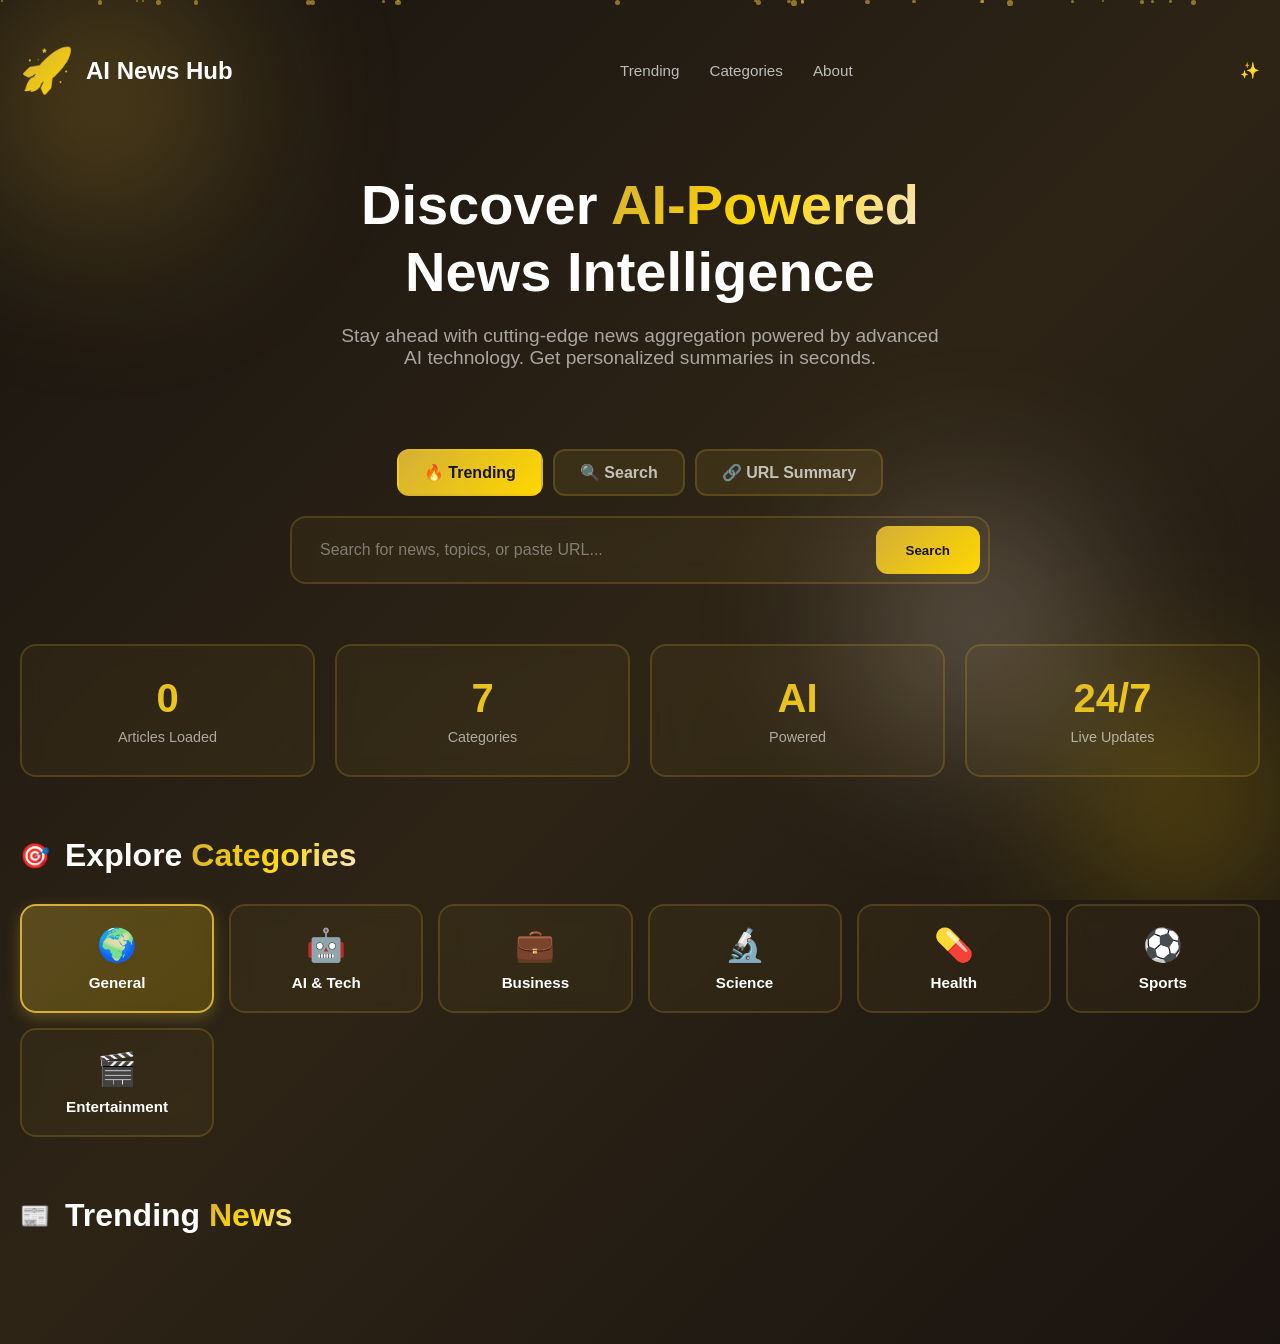
==== AI NEWS/index.html @ a14c2db2 "Add files via upload" ====
<!DOCTYPE html>
<html lang="en">
<head>
    <meta charset="UTF-8">
    <meta name="viewport" content="width=device-width, initial-scale=1.0">
    <title>AI News Hub - Crypto Style</title>
    <style>
        * {
            margin: 0;
            padding: 0;
            box-sizing: border-box;
        }

        body {
            font-family: 'Inter', -apple-system, BlinkMacSystemFont, 'Segoe UI', sans-serif;
            background: linear-gradient(135deg, #1a1410 0%, #2d2416 50%, #1a1410 100%);
            color: white;
            min-height: 100vh;
            overflow-x: hidden;
        }

        /* Animated background elements */
        .bg-elements {
            position: fixed;
            width: 100%;
            height: 100%;
            overflow: hidden;
            z-index: 0;
            pointer-events: none;
        }

        .glow-orb {
            position: absolute;
            border-radius: 50%;
            filter: blur(80px);
            opacity: 0.4;
            animation: float 20s infinite;
        }

        .orb-1 {
            width: 400px;
            height: 400px;
            background: radial-gradient(circle, #d4af37 0%, transparent 70%);
            top: -100px;
            left: -100px;
            animation-delay: 0s;
        }

        .orb-2 {
            width: 300px;
            height: 300px;
            background: radial-gradient(circle, #ffd700 0%, transparent 70%);
            bottom: -50px;
            right: -50px;
            animation-delay: 5s;
        }

        .orb-3 {
            width: 350px;
            height: 350px;
            background: radial-gradient(circle, #f5e6d3 0%, transparent 70%);
            top: 50%;
            right: 10%;
            animation-delay: 10s;
        }

        /* Floating particles */
        .particle {
            position: absolute;
            width: 4px;
            height: 4px;
            background: #d4af37;
            border-radius: 50%;
            opacity: 0.6;
            animation: particleFloat 15s infinite;
        }

        @keyframes float {
            0%, 100% { transform: translate(0, 0) scale(1); }
            25% { transform: translate(50px, 50px) scale(1.1); }
            50% { transform: translate(-30px, 80px) scale(0.9); }
            75% { transform: translate(30px, -50px) scale(1.05); }
        }

        @keyframes particleFloat {
            0% {
                transform: translateY(100vh) translateX(0) scale(0);
                opacity: 0;
            }
            10% {
                opacity: 0.6;
            }
            90% {
                opacity: 0.6;
            }
            100% {
                transform: translateY(-100px) translateX(100px) scale(1);
                opacity: 0;
            }
        }

        .container {
            max-width: 1400px;
            margin: 0 auto;
            padding: 20px;
            position: relative;
            z-index: 1;
        }

        /* Header */
        header {
            display: flex;
            justify-content: space-between;
            align-items: center;
            padding: 25px 0;
            margin-bottom: 50px;
        }

        .logo {
            display: flex;
            align-items: center;
            gap: 12px;
            font-size: 1.5em;
            font-weight: 700;
        }

        .logo-icon {
            font-size: 1.8em;
            background: linear-gradient(135deg, #d4af37 0%, #ffd700 100%);
            -webkit-background-clip: text;
            background-clip: text;
            -webkit-text-fill-color: transparent;
        }

        nav {
            display: flex;
            gap: 30px;
        }

        nav a {
            color: rgba(255,255,255,0.7);
            text-decoration: none;
            font-weight: 500;
            transition: all 0.3s;
            font-size: 0.95em;
        }

        nav a:hover {
            color: white;
        }

        .header-actions {
            display: flex;
            gap: 15px;
        }

        .btn {
            padding: 12px 28px;
            border-radius: 12px;
            border: none;
            font-weight: 600;
            cursor: pointer;
            transition: all 0.3s;
            font-size: 0.9em;
        }

        .btn-outline {
            background: rgba(255,255,255,0.05);
            color: white;
            border: 2px solid rgba(255,255,255,0.1);
        }

        .btn-outline:hover {
            background: rgba(255,255,255,0.1);
            border-color: rgba(255,255,255,0.2);
        }

        .btn-primary {
            background: linear-gradient(135deg, #a259ff 0%, #ff6bcb 100%);
            color: white;
            box-shadow: 0 8px 25px rgba(162, 89, 255, 0.4);
        }

        .btn-primary:hover {
            transform: translateY(-2px);
            box-shadow: 0 12px 35px rgba(162, 89, 255, 0.5);
        }

        /* Hero Section */
        .hero {
            text-align: center;
            margin-bottom: 80px;
        }

        .hero h1 {
            font-size: 3.5em;
            font-weight: 800;
            margin-bottom: 20px;
            line-height: 1.2;
        }

        .gradient-text {
            background: linear-gradient(135deg, #d4af37 0%, #ffd700 50%, #f5e6d3 100%);
            -webkit-background-clip: text;
            -webkit-text-fill-color: transparent;
            background-clip: text;
        }

        .hero p {
            font-size: 1.2em;
            color: rgba(255,255,255,0.6);
            max-width: 600px;
            margin: 0 auto 30px;
        }

        /* Search Bar */
        .search-section {
            max-width: 700px;
            margin: 0 auto 60px;
        }

        .search-tabs {
            display: flex;
            gap: 10px;
            margin-bottom: 20px;
            justify-content: center;
        }

        .search-tab {
            padding: 12px 25px;
            background: rgba(212, 175, 55, 0.1);
            border: 2px solid rgba(212, 175, 55, 0.2);
            border-radius: 12px;
            color: rgba(255,255,255,0.7);
            cursor: pointer;
            transition: all 0.3s;
            font-weight: 600;
        }

        .search-tab:hover {
            background: rgba(212, 175, 55, 0.15);
            color: #d4af37;
        }

        .search-tab.active {
            background: linear-gradient(135deg, #d4af37 0%, #ffd700 100%);
            color: #1a1410;
            border-color: transparent;
            font-weight: 700;
        }

        .search-box {
            display: flex;
            gap: 12px;
            background: rgba(212, 175, 55, 0.05);
            backdrop-filter: blur(10px);
            border: 2px solid rgba(212, 175, 55, 0.2);
            border-radius: 16px;
            padding: 8px;
        }

        .search-box input {
            flex: 1;
            padding: 15px 20px;
            background: transparent;
            border: none;
            color: white;
            font-size: 1em;
            outline: none;
        }

        .search-box input::placeholder {
            color: rgba(255,255,255,0.4);
        }

        .search-box button {
            padding: 12px 30px;
            background: linear-gradient(135deg, #d4af37 0%, #ffd700 100%);
            border: none;
            border-radius: 12px;
            color: #1a1410;
            font-weight: 600;
            cursor: pointer;
            transition: all 0.3s;
        }

        .search-box button:hover {
            transform: scale(1.05);
            box-shadow: 0 8px 25px rgba(212, 175, 55, 0.4);
        }

        /* Categories */
        .categories-section {
            margin-bottom: 60px;
        }

        .section-header {
            display: flex;
            align-items: center;
            gap: 15px;
            margin-bottom: 30px;
        }

        .section-header h2 {
            font-size: 2em;
            font-weight: 700;
        }

        .section-icon {
            font-size: 1.5em;
        }

        .categories-grid {
            display: grid;
            grid-template-columns: repeat(auto-fit, minmax(180px, 1fr));
            gap: 15px;
        }

        .category-card {
            background: rgba(212, 175, 55, 0.05);
            backdrop-filter: blur(10px);
            border: 2px solid rgba(212, 175, 55, 0.2);
            border-radius: 16px;
            padding: 20px;
            cursor: pointer;
            transition: all 0.3s;
            text-align: center;
        }

        .category-card:hover {
            background: rgba(212, 175, 55, 0.1);
            border-color: rgba(212, 175, 55, 0.5);
            transform: translateY(-5px);
            box-shadow: 0 8px 20px rgba(212, 175, 55, 0.2);
        }

        .category-card.active {
            background: linear-gradient(135deg, rgba(212, 175, 55, 0.3) 0%, rgba(255, 215, 0, 0.2) 100%);
            border-color: #d4af37;
            box-shadow: 0 5px 15px rgba(212, 175, 55, 0.3);
        }

        .category-icon {
            font-size: 2em;
            margin-bottom: 10px;
        }

        .category-name {
            font-weight: 600;
            font-size: 0.95em;
        }

        /* News Grid */
        .news-section {
            margin-bottom: 60px;
        }

        .news-grid {
            display: grid;
            grid-template-columns: repeat(auto-fill, minmax(350px, 1fr));
            gap: 25px;
        }

        .news-card {
            background: rgba(212, 175, 55, 0.03);
            backdrop-filter: blur(20px);
            border: 2px solid rgba(212, 175, 55, 0.15);
            border-radius: 20px;
            overflow: hidden;
            transition: all 0.3s;
            cursor: pointer;
        }

        .news-card:hover {
            transform: translateY(-8px);
            border-color: rgba(212, 175, 55, 0.5);
            box-shadow: 0 15px 40px rgba(212, 175, 55, 0.3);
            background: rgba(212, 175, 55, 0.05);
        }

        .news-image-container {
            position: relative;
            width: 100%;
            height: 220px;
            overflow: hidden;
            background: linear-gradient(135deg, #d4af37 0%, #ffd700 100%);
        }

        .news-image {
            width: 100%;
            height: 100%;
            object-fit: cover;
        }

        .news-category-badge {
            position: absolute;
            top: 15px;
            left: 15px;
            background: rgba(0,0,0,0.7);
            backdrop-filter: blur(10px);
            padding: 8px 16px;
            border-radius: 20px;
            font-size: 0.85em;
            font-weight: 600;
        }

        .news-content {
            padding: 25px;
        }

        .news-meta {
            display: flex;
            justify-content: space-between;
            align-items: center;
            margin-bottom: 15px;
            font-size: 0.85em;
            color: rgba(255,255,255,0.5);
        }

        .news-source {
            display: flex;
            align-items: center;
            gap: 8px;
            font-weight: 600;
            color: #d4af37;
        }

        .news-title {
            font-size: 1.3em;
            font-weight: 700;
            margin-bottom: 12px;
            line-height: 1.4;
        }

        .news-description {
            color: rgba(255,255,255,0.6);
            font-size: 0.95em;
            line-height: 1.6;
            margin-bottom: 20px;
        }

        .news-actions {
            display: flex;
            gap: 10px;
        }

        .action-btn {
            flex: 1;
            padding: 12px;
            border-radius: 10px;
            border: none;
            font-weight: 600;
            cursor: pointer;
            transition: all 0.3s;
            font-size: 0.9em;
            display: flex;
            align-items: center;
            justify-content: center;
            gap: 8px;
        }

        .btn-summarize {
            background: rgba(212, 175, 55, 0.2);
            color: #d4af37;
            border: 2px solid rgba(212, 175, 55, 0.3);
        }

        .btn-summarize:hover {
            background: rgba(212, 175, 55, 0.3);
            border-color: #d4af37;
        }

        .btn-read {
            background: linear-gradient(135deg, #d4af37 0%, #ffd700 100%);
            color: #1a1410;
        }

        .btn-read:hover {
            transform: scale(1.05);
            box-shadow: 0 5px 20px rgba(212, 175, 55, 0.4);
        }

        /* Stats Section */
        .stats-section {
            display: grid;
            grid-template-columns: repeat(auto-fit, minmax(200px, 1fr));
            gap: 20px;
            margin-bottom: 60px;
        }

        .stat-card {
            background: rgba(212, 175, 55, 0.05);
            backdrop-filter: blur(10px);
            border: 2px solid rgba(212, 175, 55, 0.2);
            border-radius: 16px;
            padding: 30px;
            text-align: center;
            transition: all 0.3s;
        }

        .stat-card:hover {
            transform: translateY(-5px);
            border-color: rgba(212, 175, 55, 0.4);
            box-shadow: 0 8px 20px rgba(212, 175, 55, 0.2);
        }

        .stat-number {
            font-size: 2.5em;
            font-weight: 800;
            background: linear-gradient(135deg, #d4af37 0%, #ffd700 100%);
            -webkit-background-clip: text;
            background-clip: text;
            -webkit-text-fill-color: transparent;
            margin-bottom: 8px;
        }

        .stat-label {
            color: rgba(255,255,255,0.6);
            font-size: 0.9em;
        }

        /* Loading */
        .loading {
            text-align: center;
            padding: 60px;
        }

        .spinner {
            width: 60px;
            height: 60px;
            margin: 0 auto 20px;
            border: 4px solid rgba(212, 175, 55, 0.2);
            border-top: 4px solid #d4af37;
            border-radius: 50%;
            animation: spin 1s linear infinite;
        }

        @keyframes spin {
            0% { transform: rotate(0deg); }
            100% { transform: rotate(360deg); }
        }

        /* Modal */
        .modal {
            display: none;
            position: fixed;
            top: 0;
            left: 0;
            width: 100%;
            height: 100%;
            background: rgba(0,0,0,0.8);
            backdrop-filter: blur(10px);
            z-index: 1000;
            align-items: center;
            justify-content: center;
            padding: 20px;
        }

        .modal.show {
            display: flex;
        }

        .modal-content {
            background: linear-gradient(135deg, #1a1410 0%, #2d2416 100%);
            border: 2px solid rgba(212, 175, 55, 0.3);
            border-radius: 24px;
            padding: 40px;
            max-width: 700px;
            max-height: 80vh;
            overflow-y: auto;
            position: relative;
        }

        .modal-header {
            display: flex;
            justify-content: space-between;
            align-items: start;
            margin-bottom: 25px;
        }

        .modal-badge {
            background: linear-gradient(135deg, #d4af37 0%, #ffd700 100%);
            padding: 8px 20px;
            border-radius: 20px;
            font-weight: 700;
            font-size: 0.85em;
            color: #1a1410;
        }

        .close-btn {
            background: none;
            border: none;
            color: white;
            font-size: 30px;
            cursor: pointer;
            opacity: 0.6;
            transition: opacity 0.3s;
        }

        .close-btn:hover {
            opacity: 1;
        }

        .modal-title {
            font-size: 1.8em;
            font-weight: 700;
            margin-bottom: 20px;
            line-height: 1.3;
        }

        .modal-text {
            color: rgba(255,255,255,0.8);
            line-height: 1.8;
            font-size: 1.05em;
        }

        @media (max-width: 768px) {
            .hero h1 {
                font-size: 2em;
            }

            nav {
                display: none;
            }

            .news-grid {
                grid-template-columns: 1fr;
            }

            .categories-grid {
                grid-template-columns: repeat(2, 1fr);
            }
        }
    </style>
</head>
<body>
    <div class="bg-elements">
        <div class="glow-orb orb-1"></div>
        <div class="glow-orb orb-2"></div>
        <div class="glow-orb orb-3"></div>
        <!-- Particles will be added by JavaScript -->
    </div>

    <div class="container">
        <header>
            <div class="logo">
                <span class="logo-icon">🚀</span>
                <span>AI News Hub</span>
            </div>
            <nav>
                <a href="#trending">Trending</a>
                <a href="#categories">Categories</a>
                <a href="#about">About</a>
            </nav>
            <div class="sparkle">✨</div>
        </header>

        <section class="hero">
            <h1>
                Discover <span class="gradient-text">AI-Powered</span><br>
                News Intelligence
            </h1>
            <p>Stay ahead with cutting-edge news aggregation powered by advanced AI technology. Get personalized summaries in seconds.</p>
        </section>

        <section class="search-section">
            <div class="search-tabs">
                <div class="search-tab active" onclick="switchSearchTab('trending')">🔥 Trending</div>
                <div class="search-tab" onclick="switchSearchTab('search')">🔍 Search</div>
                <div class="search-tab" onclick="switchSearchTab('url')">🔗 URL Summary</div>
            </div>
            <div class="search-box">
                <input type="text" id="mainSearchInput" placeholder="Search for news, topics, or paste URL...">
                <button onclick="performSearch()">Search</button>
            </div>
        </section>

        <section class="stats-section">
            <div class="stat-card">
                <div class="stat-number" id="articleCount">0</div>
                <div class="stat-label">Articles Loaded</div>
            </div>
            <div class="stat-card">
                <div class="stat-number">7</div>
                <div class="stat-label">Categories</div>
            </div>
            <div class="stat-card">
                <div class="stat-number">AI</div>
                <div class="stat-label">Powered</div>
            </div>
            <div class="stat-card">
                <div class="stat-number">24/7</div>
                <div class="stat-label">Live Updates</div>
            </div>
        </section>

        <section class="categories-section" id="categories">
            <div class="section-header">
                <span class="section-icon">🎯</span>
                <h2>Explore <span class="gradient-text">Categories</span></h2>
            </div>
            <div class="categories-grid">
                <div class="category-card active" onclick="selectCategory('general')">
                    <div class="category-icon">🌍</div>
                    <div class="category-name">General</div>
                </div>
                <div class="category-card" onclick="selectCategory('technology')">
                    <div class="category-icon">🤖</div>
                    <div class="category-name">AI & Tech</div>
                </div>
                <div class="category-card" onclick="selectCategory('business')">
                    <div class="category-icon">💼</div>
                    <div class="category-name">Business</div>
                </div>
                <div class="category-card" onclick="selectCategory('science')">
                    <div class="category-icon">🔬</div>
                    <div class="category-name">Science</div>
                </div>
                <div class="category-card" onclick="selectCategory('health')">
                    <div class="category-icon">💊</div>
                    <div class="category-name">Health</div>
                </div>
                <div class="category-card" onclick="selectCategory('sports')">
                    <div class="category-icon">⚽</div>
                    <div class="category-name">Sports</div>
                </div>
                <div class="category-card" onclick="selectCategory('entertainment')">
                    <div class="category-icon">🎬</div>
                    <div class="category-name">Entertainment</div>
                </div>
            </div>
        </section>

        <section class="news-section">
            <div class="section-header">
                <span class="section-icon">📰</span>
                <h2>Trending <span class="gradient-text">News</span></h2>
            </div>
            <div id="loadingIndicator" class="loading" style="display: none;">
                <div class="spinner"></div>
                <p>Loading amazing content...</p>
            </div>
            <div id="newsGrid" class="news-grid"></div>
        </section>
    </div>

    <div id="summaryModal" class="modal" onclick="closeModal(event)">
        <div class="modal-content" onclick="event.stopPropagation()">
            <div class="modal-header">
                <span class="modal-badge">✨ AI SUMMARY</span>
                <button class="close-btn" onclick="closeModal()">×</button>
            </div>
            <div class="modal-title" id="modalTitle"></div>
            <div class="modal-text" id="modalText"></div>
        </div>
    </div>

    <script>
        const API_BASE = 'http://localhost:5000/api';
        let currentCategory = 'general';
        let currentSearchMode = 'trending';

        window.onload = function() {
            console.log('🚀 AI News Hub initialized');
            createFloatingParticles();
            checkBackendConnection();
            loadTrendingNews(currentCategory);
        };

        function createFloatingParticles() {
            const bgElements = document.querySelector('.bg-elements');
            const particleCount = 30;
            
            for (let i = 0; i < particleCount; i++) {
                const particle = document.createElement('div');
                particle.className = 'particle';
                
                // Random positioning
                particle.style.left = Math.random() * 100 + '%';
                particle.style.animationDelay = Math.random() * 15 + 's';
                particle.style.animationDuration = (15 + Math.random() * 10) + 's';
                
                // Random size variation
                const size = 2 + Math.random() * 4;
                particle.style.width = size + 'px';
                particle.style.height = size + 'px';
                
                bgElements.appendChild(particle);
            }
            
            console.log('✨ Created ' + particleCount + ' floating particles');
        }

        async function checkBackendConnection() {
            try {
                const response = await fetch(`${API_BASE}/health`);
                const data = await response.json();
                console.log('✓ Backend connected:', data);
                
                if (!data.news_api_configured) {
                    console.warn('⚠️  Using demo data - News API not configured');
                }
                if (!data.gemini_ai_configured) {
                    console.warn('⚠️  AI features limited - Gemini API not configured');
                }
            } catch (error) {
                console.error('❌ Backend connection failed:', error);
                console.error('Make sure the Python backend is running on http://localhost:5000');
                alert('⚠️  Cannot connect to backend server.\n\nPlease make sure:\n1. Python backend is running (python app.py)\n2. Server is on http://localhost:5000');
            }
        }

        function switchSearchTab(mode) {
            currentSearchMode = mode;
            document.querySelectorAll('.search-tab').forEach(tab => {
                tab.classList.remove('active');
            });
            event.target.classList.add('active');

            const input = document.getElementById('mainSearchInput');
            if (mode === 'url') {
                input.placeholder = 'Paste article URL to get AI summary...';
            } else if (mode === 'search') {
                input.placeholder = 'Search for news topics...';
            } else {
                input.placeholder = 'Search for news, topics, or paste URL...';
            }
        }

        function performSearch() {
            const input = document.getElementById('mainSearchInput').value.trim();
            if (!input) return;

            if (currentSearchMode === 'url' || input.startsWith('http')) {
                summarizeUrl(input);
            } else {
                searchNews(input);
            }
        }

        function selectCategory(category) {
            currentCategory = category;
            document.querySelectorAll('.category-card').forEach(card => {
                card.classList.remove('active');
            });
            event.target.closest('.category-card').classList.add('active');
            loadTrendingNews(category);
        }

        async function loadTrendingNews(category) {
            console.log(`📰 Loading ${category} news...`);
            showLoading(true);
            try {
                // Add cache busting parameter
                const cacheBuster = new Date().getTime();
                const response = await fetch(`${API_BASE}/trending?category=${category}&_=${cacheBuster}`);
                if (!response.ok) {
                    throw new Error(`HTTP error! status: ${response.status}`);
                }
                const data = await response.json();
                console.log('=== API RESPONSE ===');
                console.log('Total articles:', data.articles?.length || 0);
                console.log('First article date:', data.articles?.[0]?.publishedAt);
                console.log('Response note:', data.note);
                console.log('==================');
                
                // Check if using demo data
                if (data.note && data.note.includes('DEMO DATA')) {
                    console.warn('⚠️ USING DEMO DATA - Add NEWS_API_KEY to .env for real news');
                    console.warn('Get your free API key at: https://newsapi.org/register');
                    showDemoWarning();
                }
                
                if (data.articles) {
                    displayNews(data.articles);
                } else {
                    console.error('No articles in response:', data);
                }
            } catch (error) {
                console.error('❌ Error loading news:', error);
                alert('Failed to load news. Please check if the backend server is running.');
            } finally {
                showLoading(false);
            }
        }

        function showDemoWarning() {
            const warning = document.createElement('div');
            warning.style.cssText = `
                position: fixed;
                top: 20px;
                right: 20px;
                background: linear-gradient(135deg, #d4af37 0%, #ffd700 100%);
                color: #1a1410;
                padding: 15px 25px;
                border-radius: 12px;
                font-weight: 600;
                z-index: 9999;
                box-shadow: 0 5px 20px rgba(212, 175, 55, 0.4);
                animation: slideIn 0.3s ease;
            `;
            warning.innerHTML = '⚠️ Using Demo Data - Add NEWS_API_KEY for real news';
            
            document.body.appendChild(warning);
            
            setTimeout(() => {
                warning.style.opacity = '0';
                warning.style.transition = 'opacity 0.5s';
                setTimeout(() => warning.remove(), 500);
            }, 5000);
        }

        async function searchNews(query) {
            console.log(`🔍 Searching for: ${query}`);
            showLoading(true);
            try {
                const response = await fetch(`${API_BASE}/search`, {
                    method: 'POST',
                    headers: { 'Content-Type': 'application/json' },
                    body: JSON.stringify({ query })
                });
                if (!response.ok) {
                    throw new Error(`HTTP error! status: ${response.status}`);
                }
                const data = await response.json();
                console.log(`✓ Found ${data.articles?.length || 0} articles`);
                if (data.articles) {
                    displayNews(data.articles);
                } else {
                    alert('No articles found. Try a different search term.');
                }
            } catch (error) {
                console.error('❌ Search error:', error);
                alert('Search failed. Please try again.');
            } finally {
                showLoading(false);
            }
        }

        async function summarizeUrl(url) {
            showLoading(true);
            try {
                const response = await fetch(`${API_BASE}/extract-url`, {
                    method: 'POST',
                    headers: { 'Content-Type': 'application/json' },
                    body: JSON.stringify({ url, summarize: true })
                });
                const data = await response.json();
                if (data.summary) {
                    showModal(data.title, data.summary);
                }
            } catch (error) {
                console.error('Error:', error);
            } finally {
                showLoading(false);
            }
        }

        function displayNews(articles) {
            const grid = document.getElementById('newsGrid');
            grid.innerHTML = '';

            const validArticles = articles.filter(a => a.title && a.title !== '[Removed]');
            document.getElementById('articleCount').textContent = validArticles.length;

            validArticles.forEach(article => {
                const card = document.createElement('div');
                card.className = 'news-card';

                const imageUrl = article.urlToImage || `data:image/svg+xml,%3Csvg xmlns='http://www.w3.org/2000/svg' width='400' height='220'%3E%3Cdefs%3E%3ClinearGradient id='g' x1='0%25' y1='0%25' x2='100%25' y2='100%25'%3E%3Cstop offset='0%25' style='stop-color:%23d4af37'/%3E%3Cstop offset='100%25' style='stop-color:%23ffd700'/%3E%3C/linearGradient%3E%3C/defs%3E%3Crect fill='url(%23g)' width='400' height='220'/%3E%3Ctext fill='white' x='50%25' y='50%25' dominant-baseline='middle' text-anchor='middle' font-family='sans-serif' font-size='24'%3E📰%3C/text%3E%3C/svg%3E`;

                const dateObj = new Date(article.publishedAt);
                const monthNames = ["Jan", "Feb", "Mar", "Apr", "May", "Jun", "Jul", "Aug", "Sep", "Oct", "Nov", "Dec"];
                const date = `${dateObj.getDate().toString().padStart(2, '0')}-${monthNames[dateObj.getMonth()]}-${dateObj.getFullYear()}`;


                const cardTitle = document.createElement('div');
                cardTitle.className = 'news-title';
                cardTitle.textContent = article.title;

                const cardDesc = document.createElement('div');
                cardDesc.className = 'news-description';
                cardDesc.textContent = article.description || 'No description available.';

                const summarizeBtn = document.createElement('button');
                summarizeBtn.className = 'action-btn btn-summarize';
                summarizeBtn.innerHTML = '✨ Summarize';
                summarizeBtn.onclick = function(e) {
                    e.stopPropagation();
                    summarizeArticle(article.title, article.description || '');
                };

                const readBtn = document.createElement('button');
                readBtn.className = 'action-btn btn-read';
                readBtn.innerHTML = '📖 Read More';
                readBtn.onclick = function(e) {
                    e.stopPropagation();
                    window.open(article.url, '_blank');
                };

                card.innerHTML = `
                    <div class="news-image-container">
                        <img src="${imageUrl}" alt="Article" class="news-image" onerror="this.src='${imageUrl}'">
                        <span class="news-category-badge">${currentCategory.toUpperCase()}</span>
                    </div>
                    <div class="news-content">
                        <div class="news-meta">
                            <span class="news-source">📡 ${article.source.name || 'Unknown'}</span>
                            <span>🕐 ${date}</span>
                        </div>
                    </div>
                `;

                const newsContent = card.querySelector('.news-content');
                newsContent.appendChild(cardTitle);
                newsContent.appendChild(cardDesc);

                const actionsDiv = document.createElement('div');
                actionsDiv.className = 'news-actions';
                actionsDiv.appendChild(summarizeBtn);
                actionsDiv.appendChild(readBtn);
                newsContent.appendChild(actionsDiv);

                grid.appendChild(card);
            });
        }

        async function summarizeArticle(title, description) {
            console.log('=== SUMMARIZE REQUEST ===');
            console.log('Title:', title);
            console.log('Description:', description);
            console.log('========================');
            
            if (!title || !description) {
                alert('⚠️ Cannot summarize: Missing article content');
                return;
            }
            
            showLoading(true);
            try {
                const textToSummarize = `${title}\n\n${description}`;
                console.log('Sending to API:', textToSummarize.substring(0, 100) + '...');
                
                const response = await fetch(`${API_BASE}/summarize`, {
                    method: 'POST',
                    headers: { 
                        'Content-Type': 'application/json',
                        'Accept': 'application/json'
                    },
                    body: JSON.stringify({ text: textToSummarize })
                });
                
                console.log('Response status:', response.status);
                const data = await response.json();
                console.log('Response data:', data);
                
                if (data.summary) {
                    console.log('✓ Summary received successfully');
                    showModal(title, data.summary);
                } else if (data.demo_summary) {
                    console.log('⚠️ Using demo summary');
                    showModal(title, data.demo_summary + '\n\n⚠️ ' + data.error);
                } else if (data.error) {
                    console.error('API error:', data.error);
                    alert('❌ ' + data.error);
                } else {
                    console.error('Unexpected response:', data);
                    alert('Failed to generate summary. Please check console for details.');
                }
            } catch (error) {
                console.error('❌ Summarization error:', error);
                alert('Network error: ' + error.message + '\n\nMake sure backend is running!');
            } finally {
                showLoading(false);
            }
        }

        function showModal(title, text) {
            document.getElementById('modalTitle').textContent = title;
            document.getElementById('modalText').textContent = text;
            document.getElementById('summaryModal').classList.add('show');
        }

        function closeModal(event) {
            if (!event || event.target.id === 'summaryModal') {
                document.getElementById('summaryModal').classList.remove('show');
            }
        }

        function showLoading(show) {
            document.getElementById('loadingIndicator').style.display = show ? 'block' : 'none';
        }

        document.getElementById('mainSearchInput').addEventListener('keypress', function(e) {
            if (e.key === 'Enter') performSearch();
        });
    </script>
</body>
</html>
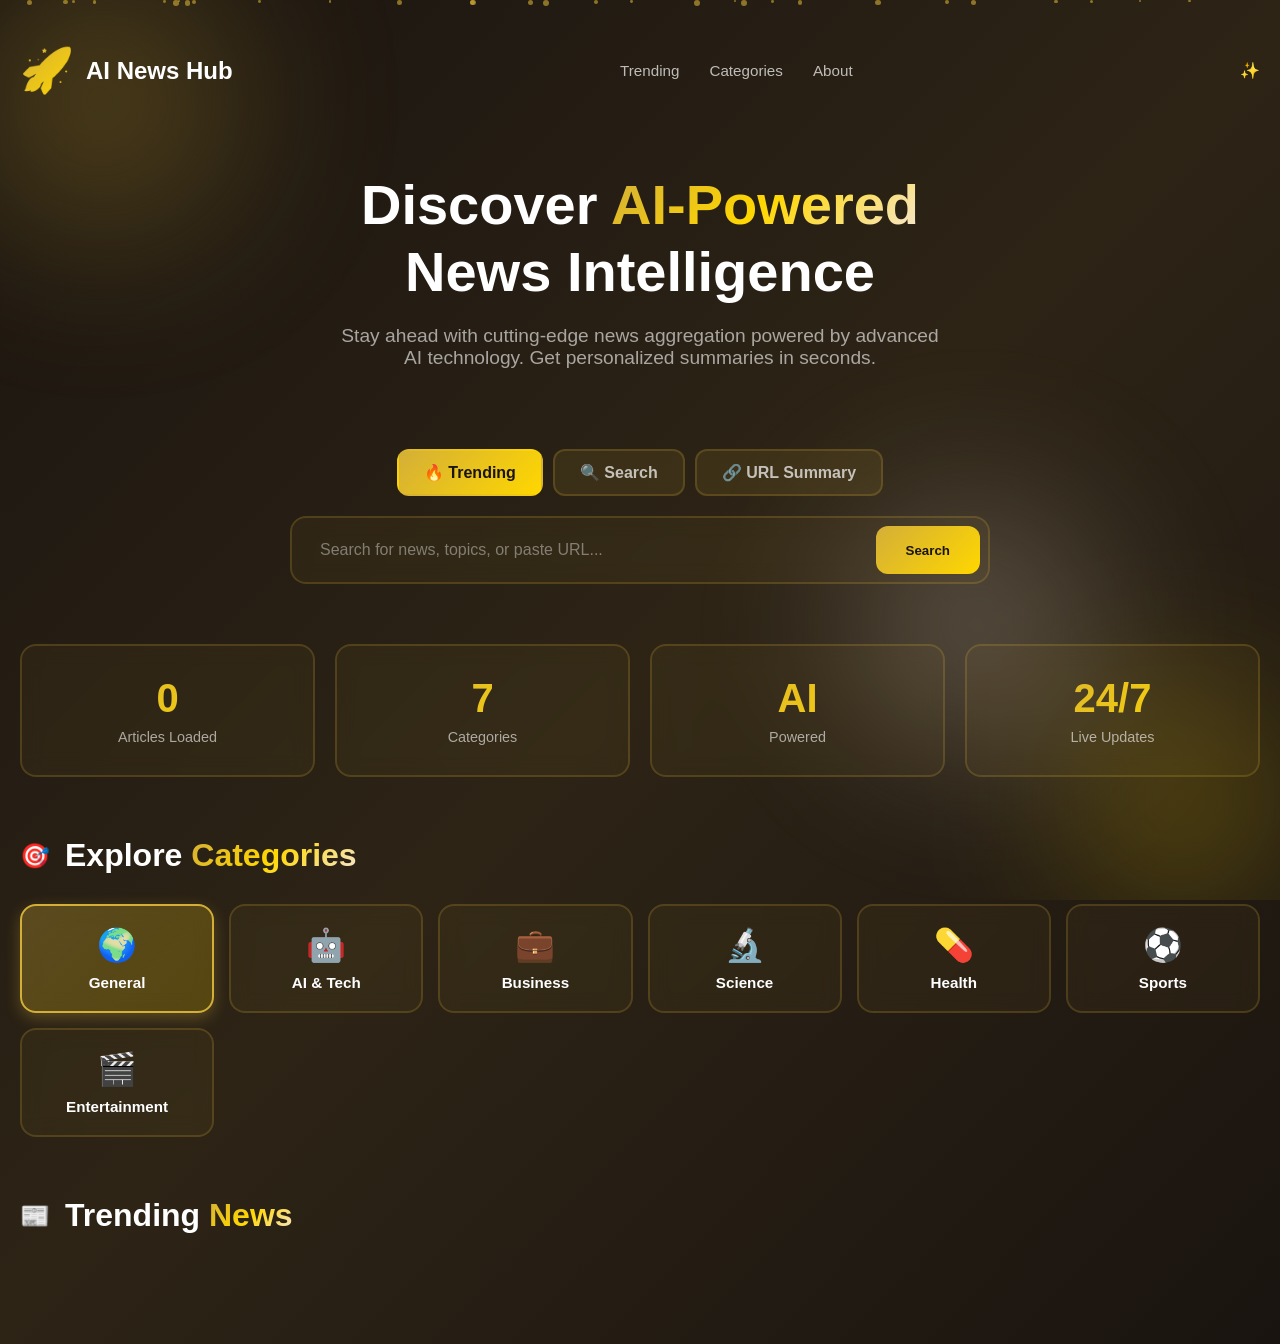
==== commit 7ab18f9f: "cha-2" ====
--- a/AI NEWS/index.html
+++ b/AI NEWS/index.html
@@ -756,7 +756,9 @@
     </div>
 
     <script>
-        const API_BASE = 'http://localhost:5000/api';
+        const API_BASE = window.location.hostname === 'localhost' 
+        ? 'http://localhost:5000/api' 
+        : '/api';
         let currentCategory = 'general';
         let currentSearchMode = 'trending';
 
